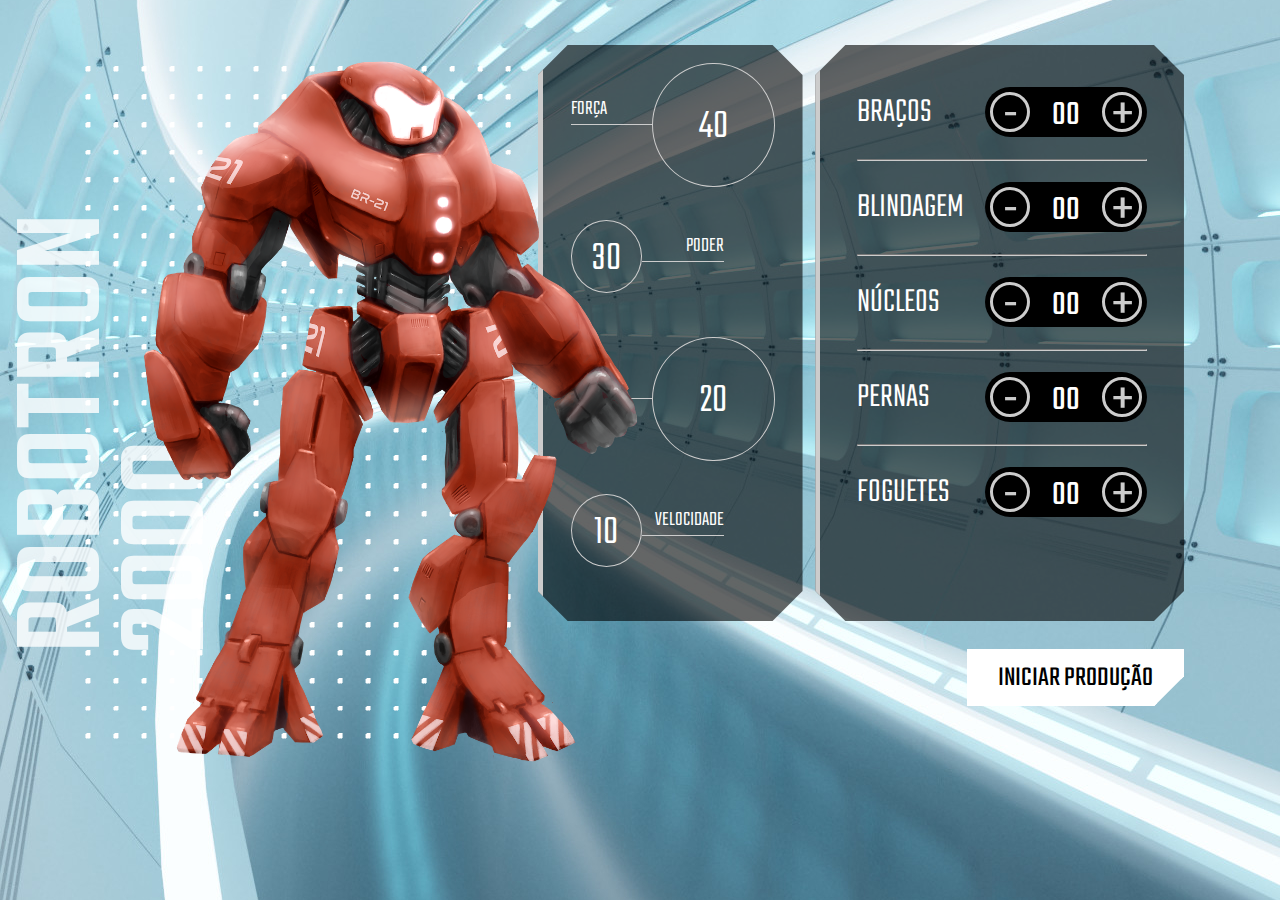
==== index.html @ 4502eddd "subindo projeto robotron" ====
<!DOCTYPE html>
<html lang="en">
  <head>
    <meta charset="UTF-8" />
    <meta http-equiv="X-UA-Compatible" content="IE=edge" />
    <meta name="viewport" content="width=device-width, initial-scale=1.0" />
    <link rel="shortcut icon" type="image/jpg" href="img/favicon.ico" />
    <title>Robotron 2000</title>

    <link rel="stylesheet" href="css/style.css" />
    <link rel="preconnect" href="https://fonts.googleapis.com" />
    <link rel="preconnect" href="https://fonts.gstatic.com" crossorigin />
    <link
      href="https://fonts.googleapis.com/css2?family=Teko:wght@300;500&display=swap"
      rel="stylesheet"
    />
  </head>
  <body>
    <main>
      <section class="robotron">
        <img class="robo" src="img/robotron.png" alt="Robotron" id="robotron" />
        <figcaption class="titulo">ROBOTRON <br />2000</figcaption>
      </section>

      <section class="box estatisticas">
        <div class="estatistica">
          <p class="estatistica-titulo">Força</p>
          <div class="estatistica-valor">
            <p class="estatistica-numero" data-estatistica="forca">40</p>
          </div>
        </div>
        <div class="estatistica">
          <p class="estatistica-titulo">Poder</p>
          <div class="estatistica-valor">
            <p class="estatistica-numero" data-estatistica="poder">30</p>
          </div>
        </div>
        <div class="estatistica">
          <p class="estatistica-titulo">Energia</p>
          <div class="estatistica-valor">
            <p class="estatistica-numero" data-estatistica="energia">20</p>
          </div>
        </div>
        <div class="estatistica">
          <p class="estatistica-titulo">Velocidade</p>
          <div class="estatistica-valor">
            <p class="estatistica-numero" data-estatistica="velocidade">10</p>
          </div>
        </div>
      </section>

      <section class="equipamentos">
        <form action="" class="montador">
          <div class="box montador-conteudo">
            <div class="peca">
              <label for="" class="peca-titulo">Braços</label>

              <div class="controle">
                <buttom
                  class="controle-ajuste"
                  data-controle="-"
                  data-peca="bracos"
                  >-</buttom
                >
                <input
                  type="text"
                  class="controle-contador"
                  value="00"
                  data-contador
                />
                <buttom
                  class="controle-ajuste"
                  data-controle="+"
                  data-peca="bracos"
                  >+</buttom
                >
              </div>
            </div>
            <hr class="linha" />
            <div class="peca">
              <label for="" class="peca-titulo">Blindagem</label>
              <div class="controle">
                <buttom
                  class="controle-ajuste"
                  data-controle="-"
                  data-peca="blindagem"
                  >-</buttom
                >
                <input
                  type="text"
                  class="controle-contador"
                  value="00"
                  data-contador
                />
                <buttom
                  class="controle-ajuste"
                  data-controle="+"
                  data-peca="blindagem"
                  >+</buttom
                >
              </div>
            </div>
            <hr class="linha" />
            <div class="peca">
              <label for="" class="peca-titulo">Núcleos</label>
              <div class="controle">
                <buttom
                  class="controle-ajuste"
                  data-controle="-"
                  data-peca="nucleos"
                  >-</buttom
                >
                <input
                  type="text"
                  class="controle-contador"
                  value="00"
                  data-contador
                />
                <buttom
                  class="controle-ajuste"
                  data-controle="+"
                  data-peca="nucleos"
                  >+</buttom
                >
              </div>
            </div>
            <hr class="linha" />
            <div class="peca">
              <label for="" class="peca-titulo">Pernas</label>
              <div class="controle">
                <buttom
                  class="controle-ajuste"
                  data-controle="-"
                  data-peca="pernas"
                  >-</buttom
                >
                <input
                  type="text"
                  class="controle-contador"
                  value="00"
                  data-contador
                />
                <buttom
                  class="controle-ajuste"
                  data-controle="+"
                  data-peca="pernas"
                  >+</buttom
                >
              </div>
            </div>
            <hr class="linha" />
            <div class="peca">
              <label for="" class="peca-titulo">Foguetes</label>
              <div class="controle">
                <buttom
                  class="controle-ajuste"
                  data-controle="-"
                  data-peca="foguetes"
                  >-</buttom
                >
                <input
                  type="text"
                  class="controle-contador"
                  value="00"
                  data-contador
                />
                <buttom
                  class="controle-ajuste"
                  data-controle="+"
                  data-peca="foguetes"
                  >+</buttom
                >
              </div>
            </div>
          </div>
          <input
            type="submit"
            value="Iniciar produção"
            class="producao"
            id="producao"
          />
        </form>
      </section>
    </main>
    <script src="main.js"></script>
    <script src="estatisticas.js"></script>
  </body>
</html>
---- css/style.css ----
:root {
    --main-cinza: #CCCCCC;
    --main-branco: #FFFFFF;
    --main-preto: #000000;
}

* {
    box-sizing: border-box;
}

body {
    background: url(../img/fundo.jpg);
    background-position: center center;
    background-size: cover cover;
    padding: 0;
    margin: 0;
    font-weight: 300;
}

body, input {
    font-family: 'Teko', sans-serif;
}

main {
    width: 80vw;
    height: 80vh;
    margin: 10vh 8vw 10vh 12vw;
    display: flex;
    gap: 1vw;
}

.robotron {
    background: url(../img/estrutura.png) no-repeat;
    background-position: center center;
    margin: 0;
    flex-basis: 40%;
    position: relative;
}

.robo {
    height: 110%;
    z-index: 1;
    position: absolute;
    left: -20%;
    top: -5%;
}

.titulo {
    transform: rotate(180deg);
    font-weight: 500;
    font-size: 130px;
    position: absolute;
    bottom: 7rem;
    left: -3rem;
    line-height: 0.8;
    writing-mode: vertical-rl;
    text-orientation: mixed;
    color: rgba(255,255,255,0.8)
}

.box {
    background: rgba(0,0,0,0.6);
    clip-path: polygon(calc(100% - 30px) 0, 100% 30px, 100% calc(100% - 30px), calc(100% - 30px) 100%, 30px 100%, 0 calc(100% - 30px), 0 30px, 30px 0);
    border-left: 5px solid var(--main-cinza);
    height: 80%;
}

/****************************** Equipamentos *****/

.equipamentos {
    flex-basis: 32%;
}

.montador {
    height: 100%;;
}

.montador-conteudo {
    padding: 2em 10%;
}

.peca {
    padding: 1em 0;
}

.peca-titulo {
    color: var(--main-branco);
    text-transform: uppercase;
    font-size: 2.5em;
}

.controle {
    background: var(--main-preto);
    border-radius: 25px;
    float: right;
    display: inline-flex;
    padding: 5px;
    align-items: center;
    align-self: flex-end;
}

.controle-contador {
    width: 40px;
    height: 35px;
    background: none;
    border: 0;
    margin: 0 1rem;
    color: var(--main-branco);
    text-align: center;
    font-size: 2.5em;
    display: inline-flex;
    align-items: center;
    padding-top: 8px;
}

.controle-ajuste {
    display: inline-block;
    width: 40px;
    height: 40px;
    line-height: 44px;
    border-radius: 50%;
    color: var(--main-cinza);
    font-size: 4em;
    background: var(--main-preto);
    text-align: center;
    border: 3px solid var(--main-cinza);
    cursor: pointer;
}

.linha {
    border-color: var(--main-cinza);
}

.producao {
    margin-top: 1em;
    font-size: 2em;
    text-transform: uppercase;
    padding: 0.2em 1em;
    float: right;
    border: 3px solid var(--main-branco);
    background: var(--main-branco);
    clip-path: polygon(100% 0, 100% calc(100% - 30px), calc(100% - 30px) 100%, 0 100%, 0 0);
    cursor: pointer;
}

.producao:hover {
    background: var(--main-preto);
    color: var(--main-branco)
}



/****************************** Estatísticas *****/
.estatisticas {
    flex-basis: 23%;
    padding: 2em 2em 0;
}

.estatistica {
    color: var(--main-branco);
    display: flex;
    align-items: flex-start;
    height: 25%;
}

.estatistica-titulo {
    font-size: 1.5em;
    border-bottom: 1px solid var(--main-cinza);
    flex-basis: 40%;
    text-transform: uppercase;
    order: 1
}

.estatistica-valor {
    flex-basis: 60%;
    position: relative;
    margin: 10px 0 0;
    order: 2;
    margin: -10px 0 0;
}

.estatistica-valor::after {
    content: "";
    display: block;
    padding-bottom: 100%;
    border: 1px solid var(--main-cinza);
    border-radius: 50%;
}

.estatistica-numero {
    position: absolute;
    top: 50%;
    transform: translateY(-46%);
    width: 100%;
    line-height: 100%;
    text-align: center;
    font-size: 3em;
    margin: 0;
}

.estatistica:nth-child(2n) .estatistica-titulo {
    order: 2;
    text-align: right;
}

.estatistica:nth-child(2n) .estatistica-valor {
    order: 1;
    flex-basis: 35%;
    margin: 10px 0 0;
}

@media screen and (max-width: 1600px) {
    body { 
        font-size: 14px;
    }
    main {
        width: 90vw;
        height: 80vh;
        margin: 5vh auto;
    }
}

@media screen and (max-width: 1200px) {
    body { 
        font-size: 13px;
    }

    main {
        width: 96vw;
        height: 80vh;
        margin: 10vh auto;
    }
}
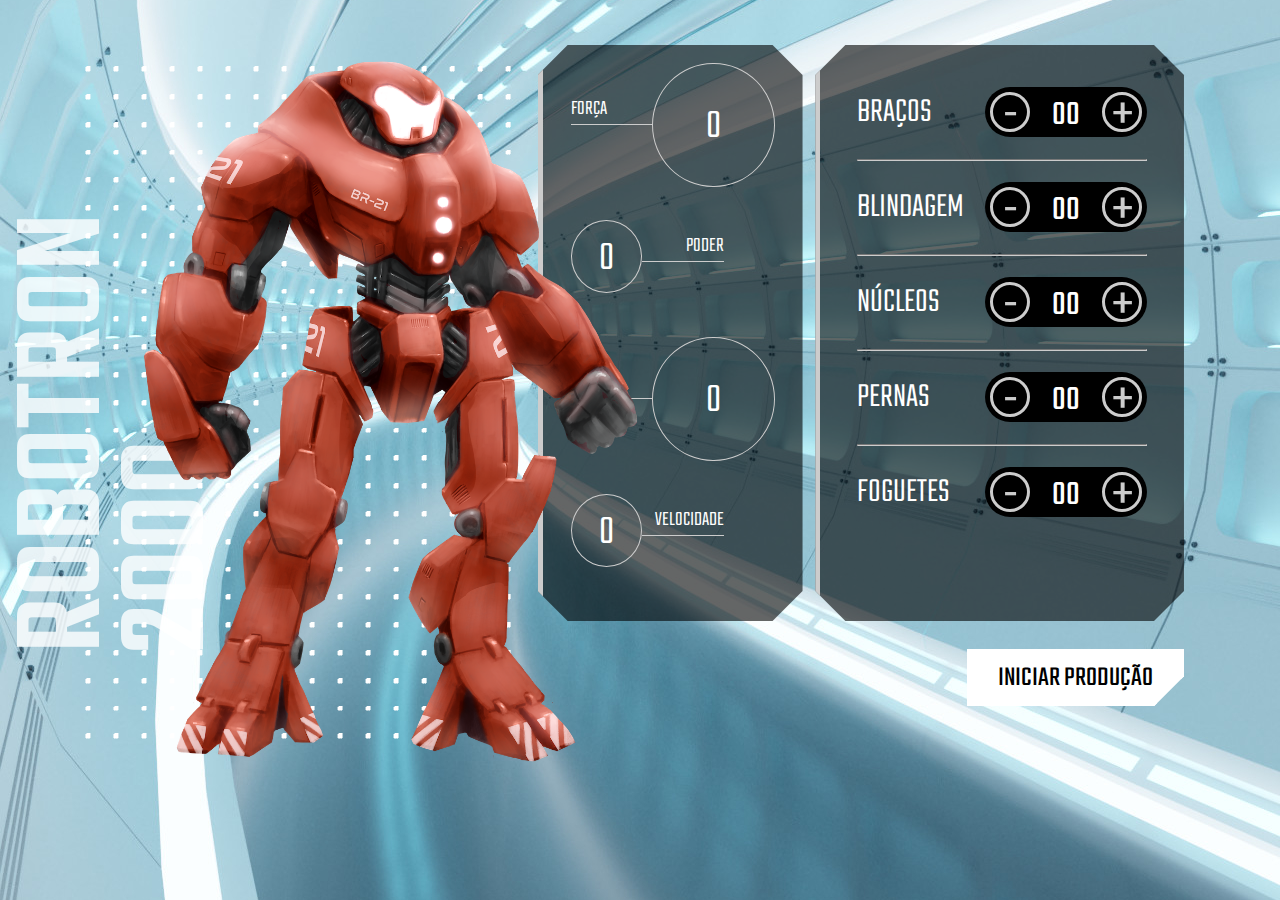
==== commit d88108b2: "zerando as informações" ====
--- a/index.html
+++ b/index.html
@@ -26,25 +26,25 @@
         <div class="estatistica">
           <p class="estatistica-titulo">Força</p>
           <div class="estatistica-valor">
-            <p class="estatistica-numero" data-estatistica="forca">40</p>
+            <p class="estatistica-numero" data-estatistica="forca">0</p>
           </div>
         </div>
         <div class="estatistica">
           <p class="estatistica-titulo">Poder</p>
           <div class="estatistica-valor">
-            <p class="estatistica-numero" data-estatistica="poder">30</p>
+            <p class="estatistica-numero" data-estatistica="poder">0</p>
           </div>
         </div>
         <div class="estatistica">
           <p class="estatistica-titulo">Energia</p>
           <div class="estatistica-valor">
-            <p class="estatistica-numero" data-estatistica="energia">20</p>
+            <p class="estatistica-numero" data-estatistica="energia">0</p>
           </div>
         </div>
         <div class="estatistica">
           <p class="estatistica-titulo">Velocidade</p>
           <div class="estatistica-valor">
-            <p class="estatistica-numero" data-estatistica="velocidade">10</p>
+            <p class="estatistica-numero" data-estatistica="velocidade">0</p>
           </div>
         </div>
       </section>
